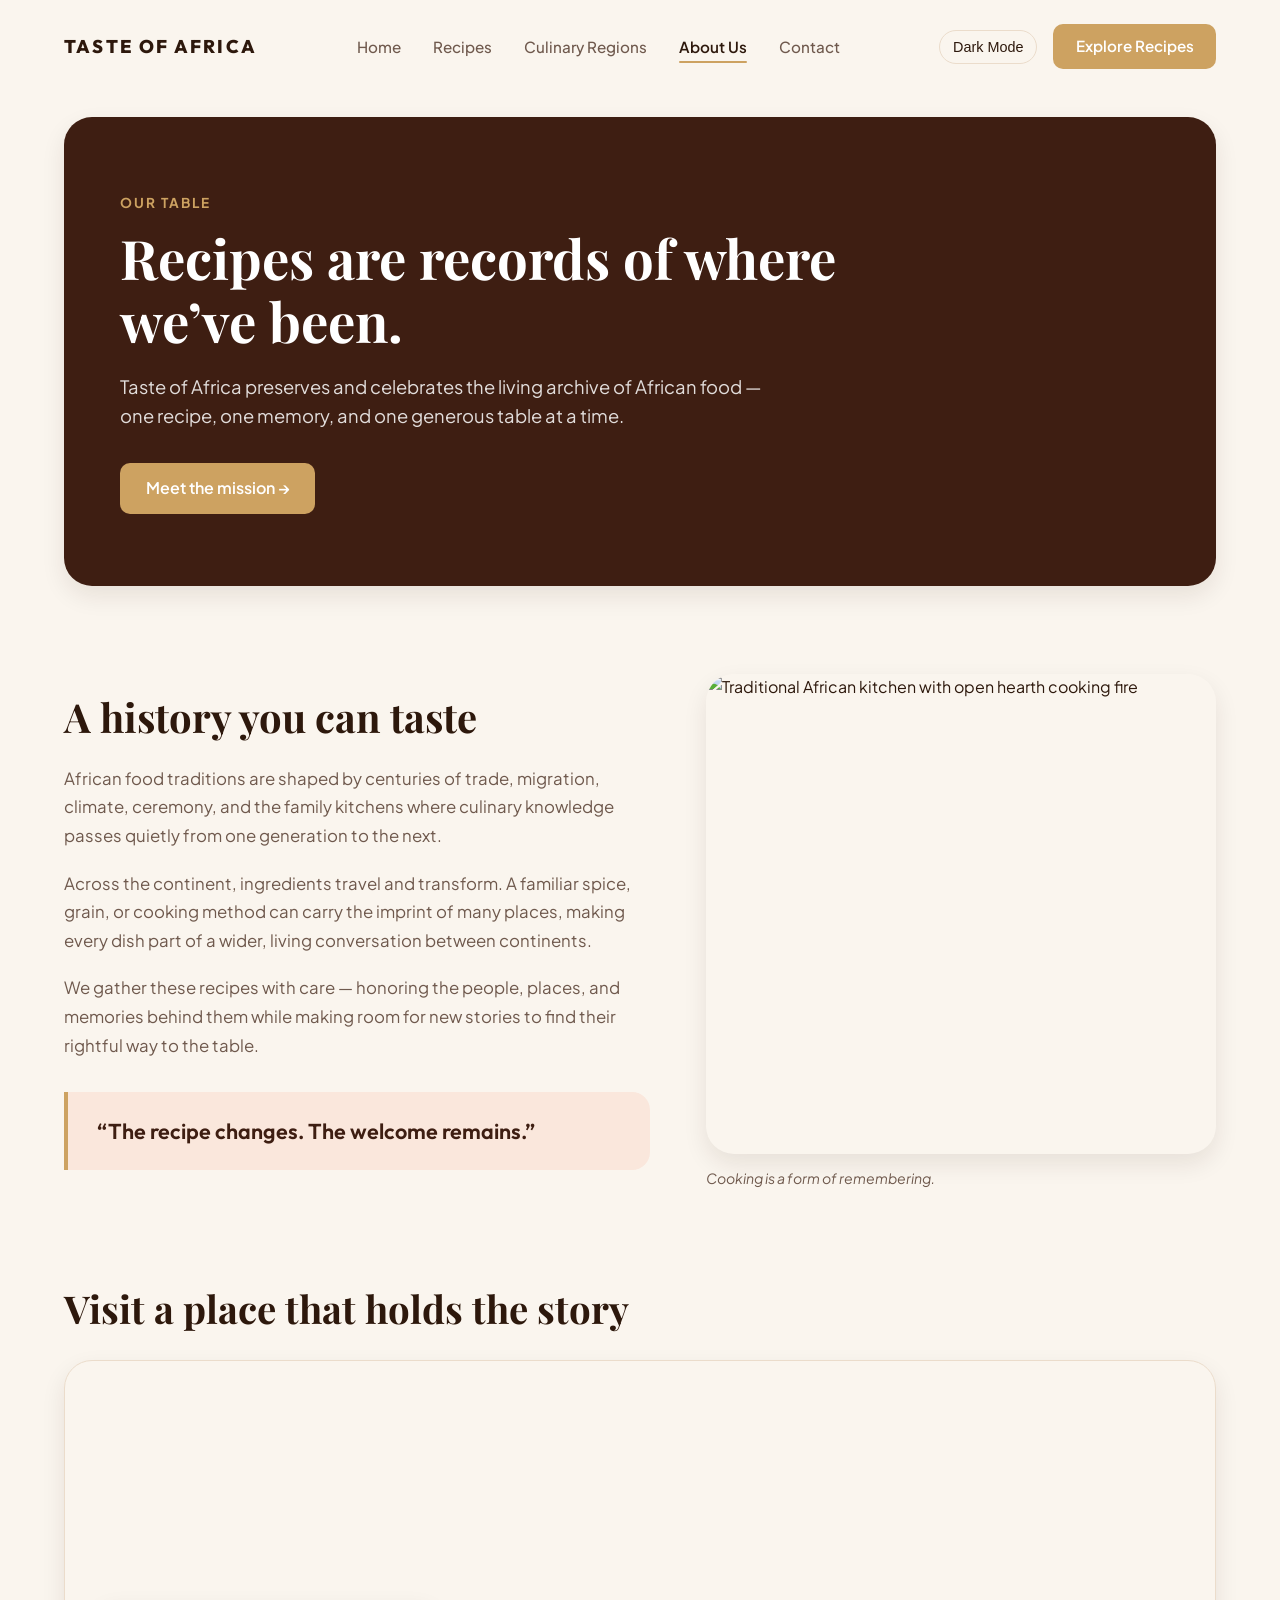
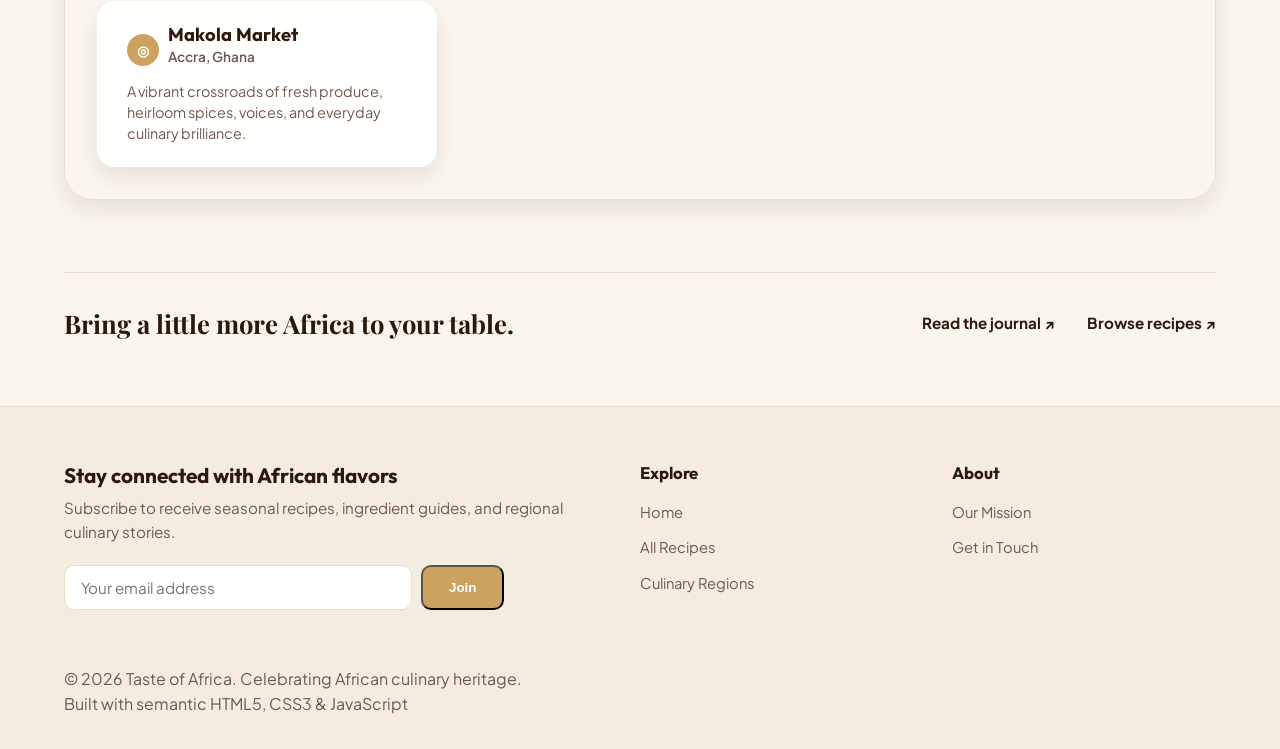
==== about.html @ 9dffbe35 "Created about us page with mission statement and Makola Market map" ====
<!DOCTYPE html>
<html lang="en">
<head>
  <meta charset="UTF-8">
  <meta name="viewport" content="width=device-width, initial-scale=1.0">
  <title>About Us | Taste of Africa</title>
  <meta name="description" content="Discover the mission of Taste of Africa to preserve and celebrate African culinary heritage, traditions, and global influence.">
  
  <!-- Main stylesheet -->
  <link rel="stylesheet" href="styles.css">
</head>
<body>

  <!-- Site Header and Navigation -->
  <header class="site-header">
    <div class="container">
      <a href="index.html" class="brand-logo">Taste of Africa</a>
      
      <nav class="main-nav" aria-label="Main Navigation">
        <ul class="nav-links">
          <li><a href="index.html">Home</a></li>
          <li><a href="recipes.html">Recipes</a></li>
          <li><a href="regions.html">Culinary Regions</a></li>
          <li><a href="about.html" class="active">About Us</a></li>
          <li><a href="contact.html">Contact</a></li>
        </ul>
      </nav>

      <!-- Theme Switcher and Call to Action -->
      <div class="header-actions">
        <button id="theme-toggle" class="theme-toggle-btn" aria-label="Toggle dark mode">Dark Mode</button>
        <a href="recipes.html" class="btn-cta">Explore Recipes</a>
      </div>
    </div>
  </header>

  <!-- Main Content -->
  <main class="container">

    <!-- About Us Hero Banner -->
    <section class="about-hero">
      <span class="eyebrow">Our Table</span>
      <h1>Recipes are records of where we&rsquo;ve been.</h1>
      <p>
        Taste of Africa preserves and celebrates the living archive of African food &mdash; 
        one recipe, one memory, and one generous table at a time.
      </p>
      <div>
        <a href="#our-history" class="btn-primary">Meet the mission &rarr;</a>
      </div>
    </section>

    <!-- Cultural Food History Section -->
    <section id="our-history" class="about-story-section">
      <div class="about-story-grid">
        
        <!-- Story Text Column -->
        <div class="about-story-text">
          <h2>A history you can taste</h2>
          <p>
            African food traditions are shaped by centuries of trade, migration, climate, ceremony, 
            and the family kitchens where culinary knowledge passes quietly from one generation to the next.
          </p>
          <p>
            Across the continent, ingredients travel and transform. A familiar spice, grain, or cooking method can 
            carry the imprint of many places, making every dish part of a wider, living conversation between continents.
          </p>
          <p>
            We gather these recipes with care &mdash; honoring the people, places, and memories behind them while 
            making room for new stories to find their rightful way to the table.
          </p>

          <!-- Quote Callout Box -->
          <div class="quote-box">
            <p>&ldquo;The recipe changes. The welcome remains.&rdquo;</p>
          </div>
        </div>

        <!-- Atmospheric Photo Column -->
        <div>
          <figure class="about-image-card">
            <img src="https://images.unsplash.com/photo-1590779033100-9f60a05a013d?w=800&auto=format&fit=crop" 
                 alt="Traditional African kitchen with open hearth cooking fire">
          </figure>
          <figcaption class="photo-caption">Cooking is a form of remembering.</figcaption>
        </div>

      </div>
    </section>

    <!-- Cultural Food Landmark Map Section -->
    <section class="landmark-section">
      <h2>Visit a place that holds the story</h2>
      
      <div class="landmark-map-container">
        <!-- Embedded Google Map of Makola Market, Accra, Ghana -->
        <iframe 
          src="https://www.google.com/maps/embed?pb=!1m18!1m12!1m3!1d3970.978519656157!2d-0.207865!3d5.548981!2m3!1f0!2f0!3f0!3m2!1i1024!2i768!4f13.1!3m3!1m2!1s0xfdf909062de3c45%3A0xc39216cfd218beec!2sMakola%20Market!5e0!3m2!1sen!2s!4v1680000000000" 
          title="Map showing Makola Market in Accra Ghana"
          allowfullscreen="" 
          loading="lazy" 
          referrerpolicy="no-referrer-when-downgrade">
        </iframe>

        <!-- Info Card Floating Over the Map -->
        <div class="landmark-info-card">
          <div class="landmark-badge-title">
            <span class="landmark-pin-icon">&#9678;</span>
            <div>
              <h3>Makola Market</h3>
              <div class="location-sub">Accra, Ghana</div>
            </div>
          </div>
          <p>A vibrant crossroads of fresh produce, heirloom spices, voices, and everyday culinary brilliance.</p>
        </div>
      </div>
    </section>

    <!-- Bottom Action Bar -->
    <div class="about-bottom-bar">
      <h3>Bring a little more Africa to your table.</h3>
      <div class="about-bottom-links">
        <a href="regions.html">Read the journal &#8599;</a>
        <a href="recipes.html">Browse recipes &#8599;</a>
      </div>
    </div>

  </main>

  <!-- Site Footer -->
  <footer class="site-footer">
    <div class="container">
      <div class="footer-top">
        
        <div class="footer-newsletter">
          <h3>Stay connected with African flavors</h3>
          <p>Subscribe to receive seasonal recipes, ingredient guides, and regional culinary stories.</p>
          <form id="newsletter-form" class="newsletter-form">
            <label for="newsletter-email" class="sr-only" style="display:none;">Email address</label>
            <input type="email" id="newsletter-email" placeholder="Your email address" required>
            <button type="submit" class="btn-primary">Join</button>
          </form>
          <div id="newsletter-feedback" class="newsletter-msg"></div>
        </div>

        <div class="footer-links">
          <h4>Explore</h4>
          <ul>
            <li><a href="index.html">Home</a></li>
            <li><a href="recipes.html">All Recipes</a></li>
            <li><a href="regions.html">Culinary Regions</a></li>
          </ul>
        </div>

        <div class="footer-links">
          <h4>About</h4>
          <ul>
            <li><a href="about.html">Our Mission</a></li>
            <li><a href="contact.html">Get in Touch</a></li>
          </ul>
        </div>

      </div>

      <div class="footer-bottom">
        <p>&copy; 2026 Taste of Africa. Celebrating African culinary heritage.</p>
        <p>Built with semantic HTML5, CSS3 &amp; JavaScript</p>
      </div>
    </div>
  </footer>

  <!-- Main script -->
  <script src="script.js"></script>
</body>
</html>
---- styles.css ----
/* Main styles for Taste of Africa project */

/* Font imports */
@import url('https://fonts.googleapis.com/css2?family=Outfit:wght@400;500;600;700;800&family=Playfair+Display:ital,wght@0,600;0,700;1,400&family=Plus+Jakarta+Sans:wght@400;500;600;700&display=swap');

/* Color variables and fonts */
:root {
  --bg-cream: #faf5ee;
  --bg-card: #ffffff;
  --bg-soft: #f4ece1;
  --bg-peach: #fae7dc;
  --text-dark: #2d180c;
  --text-muted: #6f594d;
  --text-light: #ffffff;
  --brown-hero: #3e1e12;
  --brown-card: #4a2416;
  --ochre-gold: #cda261;
  --ochre-hover: #b88f4f;
  --terracotta: #ba3d2a;
  --terracotta-hover: #9e3220;
  --border-soft: #ebdccb;
  --font-heading: 'Outfit', sans-serif;
  --font-serif: 'Playfair Display', Georgia, serif;
  --font-body: 'Plus Jakarta Sans', -apple-system, BlinkMacSystemFont, sans-serif;
  --shadow-sm: 0 4px 12px rgba(45, 24, 12, 0.06);
  --shadow-md: 0 10px 24px rgba(45, 24, 12, 0.09);
  --radius-sm: 10px;
  --radius-md: 18px;
  --radius-lg: 28px;
  --radius-pill: 999px;
  --transition: all 0.25s ease;
}

/* Dark mode theme variables */
body.dark-mode {
  --bg-cream: #181412;
  --bg-card: #241c18;
  --bg-soft: #2f2520;
  --bg-peach: #362620;
  --text-dark: #f8ede3;
  --text-muted: #c4b1a4;
  --border-soft: #44352d;
  --shadow-sm: 0 4px 12px rgba(0, 0, 0, 0.3);
  --shadow-md: 0 10px 24px rgba(0, 0, 0, 0.4);
}

/* Basic page reset */
* {
  margin: 0;
  padding: 0;
  box-sizing: border-box;
}

html {
  scroll-behavior: smooth;
  font-size: 16px;
}

body {
  background-color: var(--bg-cream);
  color: var(--text-dark);
  font-family: var(--font-body);
  line-height: 1.6;
  transition: background-color 0.3s ease, color 0.3s ease;
  min-height: 100vh;
  display: flex;
  flex-direction: column;
}

/* Container to center page content */
.container {
  width: 90%;
  max-width: 1180px;
  margin: 0 auto;
}

/* Headings and text */
h1,
h2,
h3,
h4 {
  font-family: var(--font-heading);
  color: var(--text-dark);
  line-height: 1.2;
  font-weight: 700;
}

p {
  color: var(--text-muted);
  font-size: 1rem;
}

a {
  text-decoration: none;
  color: inherit;
  transition: var(--transition);
}

img {
  max-width: 100%;
  height: auto;
  display: block;
}

/* Highlight tag for spices and methods */
mark {
  background-color: #f7dfa5;
  color: #3e1e12;
  padding: 0.1rem 0.35rem;
  border-radius: 4px;
  font-weight: 600;
}

/* Header and navigation */
.site-header {
  padding: 1.5rem 0;
  background-color: var(--bg-cream);
  position: sticky;
  top: 0;
  z-index: 100;
  transition: background-color 0.3s ease;
}

.site-header .container {
  display: flex;
  justify-content: space-between;
  align-items: center;
  gap: 1.5rem;
}

.brand-logo {
  font-family: var(--font-heading);
  font-size: 1.15rem;
  font-weight: 800;
  letter-spacing: 0.12em;
  text-transform: uppercase;
  color: var(--text-dark);
}

.main-nav {
  display: flex;
  align-items: center;
}

.nav-links {
  display: flex;
  list-style: none;
  gap: 2rem;
  align-items: center;
}

.nav-links a {
  font-size: 0.95rem;
  font-weight: 500;
  color: var(--text-muted);
  position: relative;
  padding: 0.3rem 0;
}

.nav-links a:hover {
  color: var(--text-dark);
}

.nav-links a.active {
  color: var(--text-dark);
  font-weight: 600;
}

.nav-links a.active::after {
  content: '';
  position: absolute;
  left: 0;
  bottom: -2px;
  width: 100%;
  height: 2px;
  background-color: var(--ochre-gold);
  border-radius: 2px;
}

/* Header buttons */
.header-actions {
  display: flex;
  align-items: center;
  gap: 1rem;
}

.theme-toggle-btn {
  background: transparent;
  border: 1px solid var(--border-soft);
  color: var(--text-dark);
  padding: 0.5rem 0.8rem;
  border-radius: var(--radius-pill);
  cursor: pointer;
  font-size: 0.9rem;
  display: flex;
  align-items: center;
  gap: 0.4rem;
  transition: var(--transition);
}

.theme-toggle-btn:hover {
  background-color: var(--bg-soft);
}

.btn-cta {
  background-color: var(--ochre-gold);
  color: #ffffff;
  padding: 0.65rem 1.4rem;
  border-radius: var(--radius-sm);
  font-size: 0.95rem;
  font-weight: 600;
  display: inline-flex;
  align-items: center;
  gap: 0.4rem;
  border: none;
  cursor: pointer;
  transition: var(--transition);
}

.btn-cta:hover {
  background-color: var(--ochre-hover);
  transform: translateY(-1px);
}

.menu-toggle {
  display: none;
  background: none;
  border: none;
  font-size: 1.5rem;
  cursor: pointer;
  color: var(--text-dark);
}

/* Buttons and badge styles */
.btn-primary {
  background-color: var(--ochre-gold);
  color: #ffffff;
  padding: 0.8rem 1.6rem;
  border-radius: var(--radius-sm);
  font-weight: 600;
  display: inline-flex;
  align-items: center;
  gap: 0.5rem;
  transition: var(--transition);
}

.btn-primary:hover {
  background-color: var(--ochre-hover);
}

.btn-terracotta {
  background-color: var(--terracotta);
  color: #ffffff;
  padding: 0.8rem 1.6rem;
  border-radius: var(--radius-sm);
  font-weight: 600;
  display: inline-flex;
  align-items: center;
  gap: 0.5rem;
  border: none;
  cursor: pointer;
  transition: var(--transition);
}

.btn-terracotta:hover {
  background-color: var(--terracotta-hover);
}

.tag-pill {
  display: inline-block;
  background-color: var(--bg-soft);
  color: var(--text-dark);
  font-size: 0.8rem;
  font-weight: 600;
  padding: 0.25rem 0.8rem;
  border-radius: var(--radius-pill);
}

/* Home hero banner */
.home-hero {
  padding: 1.5rem 0 3rem;
}

.hero-grid {
  display: grid;
  grid-template-columns: 1fr 1fr;
  gap: 1.5rem;
  align-items: stretch;
}

.hero-card-left {
  background-color: var(--brown-hero);
  color: #ffffff;
  border-radius: var(--radius-lg);
  padding: 3.5rem 3rem;
  display: flex;
  flex-direction: column;
  justify-content: center;
  box-shadow: var(--shadow-md);
}

.eyebrow {
  color: var(--ochre-gold);
  font-size: 0.85rem;
  font-weight: 700;
  letter-spacing: 0.15em;
  text-transform: uppercase;
  margin-bottom: 1.25rem;
}

.hero-card-left h1 {
  color: #ffffff;
  font-size: 3rem;
  font-weight: 700;
  line-height: 1.1;
  margin-bottom: 1.5rem;
}

.hero-card-left p {
  color: rgba(255, 255, 255, 0.82);
  font-size: 1.1rem;
  margin-bottom: 2.2rem;
  max-width: 440px;
}

.hero-card-right {
  position: relative;
  border-radius: var(--radius-lg);
  overflow: hidden;
  box-shadow: var(--shadow-md);
  min-height: 420px;
}

.hero-card-right img {
  width: 100%;
  height: 100%;
  object-fit: cover;
}

.hero-badge-pill {
  position: absolute;
  bottom: 1.5rem;
  left: 1.5rem;
  background: rgba(255, 255, 255, 0.92);
  backdrop-filter: blur(8px);
  color: var(--brown-hero);
  font-weight: 600;
  font-size: 0.88rem;
  padding: 0.6rem 1.25rem;
  border-radius: var(--radius-pill);
  box-shadow: var(--shadow-sm);
}

/* Culture mission and video */
.culture-banner {
  padding: 3rem 0;
}

.culture-grid {
  display: grid;
  grid-template-columns: 1fr 1fr;
  gap: 2.5rem;
  align-items: center;
}

.culture-text h2 {
  font-size: 2.3rem;
  margin-bottom: 1.25rem;
}

.culture-text p {
  font-size: 1.05rem;
  line-height: 1.7;
}

.culture-video-card {
  background-color: var(--bg-peach);
  border-radius: var(--radius-lg);
  padding: 1.5rem;
  box-shadow: var(--shadow-sm);
}

.video-responsive-wrapper {
  position: relative;
  padding-bottom: 56.25%;
  height: 0;
  overflow: hidden;
  border-radius: var(--radius-md);
  background-color: #000000;
  margin-bottom: 1rem;
}

.video-responsive-wrapper iframe {
  position: absolute;
  top: 0;
  left: 0;
  width: 100%;
  height: 100%;
  border: 0;
}

.video-info h3 {
  font-size: 1.15rem;
  margin-bottom: 0.25rem;
}

.video-info span {
  font-size: 0.88rem;
  color: var(--text-muted);
}

/* Featured dishes cards */
.featured-dishes {
  padding: 3rem 0 4rem;
}

.section-intro {
  margin-bottom: 2rem;
}

.section-intro h2 {
  font-size: 2.2rem;
  margin-bottom: 0.5rem;
}

.dishes-grid {
  display: grid;
  grid-template-columns: repeat(3, 1fr);
  gap: 1.8rem;
}

.dish-card {
  background-color: var(--bg-card);
  border-radius: var(--radius-md);
  border: 1px solid var(--border-soft);
  overflow: hidden;
  box-shadow: var(--shadow-sm);
  display: flex;
  flex-direction: column;
  transition: transform 0.25s ease, box-shadow 0.25s ease;
}

.dish-card:hover {
  transform: translateY(-4px);
  box-shadow: var(--shadow-md);
}

.dish-card figure {
  margin: 0;
  display: flex;
  flex-direction: column;
  height: 100%;
}

.dish-img-wrap {
  width: 100%;
  height: 220px;
  overflow: hidden;
}

.dish-img-wrap img {
  width: 100%;
  height: 100%;
  object-fit: cover;
  transition: transform 0.4s ease;
}

.dish-card:hover .dish-img-wrap img {
  transform: scale(1.05);
}

.dish-card figcaption {
  padding: 1.5rem;
  display: flex;
  flex-direction: column;
  flex-grow: 1;
}

.dish-card .tag-pill {
  align-self: flex-start;
  margin-bottom: 0.8rem;
}

.dish-card h3 {
  font-size: 1.3rem;
  margin-bottom: 0.6rem;
}

.dish-card p {
  font-size: 0.95rem;
  line-height: 1.5;
  margin-bottom: 1.25rem;
  flex-grow: 1;
}

.dish-link {
  font-size: 0.95rem;
  font-weight: 700;
  color: var(--ochre-gold);
  display: inline-flex;
  align-items: center;
  gap: 0.3rem;
  margin-top: auto;
}

.dish-link:hover {
  color: var(--ochre-hover);
  text-decoration: underline;
}

/* Latest food trends */
.food-trends {
  padding: 2rem 0 5rem;
}

.trends-header {
  display: flex;
  justify-content: space-between;
  align-items: flex-end;
  margin-bottom: 1.8rem;
}

.trends-header h2 {
  font-size: 2.2rem;
}

.trends-header a {
  font-weight: 700;
  color: var(--ochre-gold);
  font-size: 0.95rem;
}

.trends-header a:hover {
  text-decoration: underline;
}

.trends-grid {
  display: grid;
  grid-template-columns: repeat(3, 1fr);
  gap: 1.5rem;
}

.trend-card {
  background-color: var(--bg-card);
  border: 1px solid var(--border-soft);
  border-radius: var(--radius-md);
  padding: 1.8rem;
  box-shadow: var(--shadow-sm);
  transition: transform 0.25s ease;
}

.trend-card:hover {
  transform: translateY(-3px);
}

.trend-icon {
  color: var(--ochre-gold);
  font-size: 1.4rem;
  margin-bottom: 0.8rem;
}

.trend-card h3 {
  font-size: 1.15rem;
  margin-bottom: 0.6rem;
}

.trend-card p {
  font-size: 0.95rem;
  line-height: 1.55;
}

/* Footer and newsletter */
.site-footer {
  background-color: var(--bg-soft);
  border-top: 1px solid var(--border-soft);
  padding: 3.5rem 0 2rem;
  margin-top: auto;
}

.footer-top {
  display: grid;
  grid-template-columns: 2fr 1fr 1fr;
  gap: 3rem;
  margin-bottom: 3rem;
}

.footer-newsletter h3 {
  font-size: 1.3rem;
  margin-bottom: 0.5rem;
}

.footer-newsletter p {
  font-size: 0.95rem;
  margin-bottom: 1.25rem;
}

.newsletter-form {
  display: flex;
  gap: 0.6rem;
  max-width: 440px;
}

.newsletter-form input {
  flex-grow: 1;
  padding: 0.75rem 1rem;
  border: 1px solid var(--border-soft);
  border-radius: var(--radius-sm);
  background-color: var(--bg-card);
  color: var(--text-dark);
  font-family: inherit;
  font-size: 0.95rem;
}

.newsletter-form input:focus {
  outline: none;
  border-color: var(--ochre-gold);
}

.newsletter-msg {
  margin-top: 0.5rem;
  font-size: 0.85rem;
  color: var(--ochre-hover);
}

.footer-links h4 {
  font-size: 1.05rem;
  margin-bottom: 1rem;
}

.footer-links ul {
  list-style: none;
  display: flex;
  flex-direction: column;
  gap: 0.6rem;
}

.footer-links a {
  font-size: 0.92rem;
  color: var(--text-muted);
}

.footer-links a:hover {
  color: var(--text-dark);
}

/* Recipe page styles */
.recipe-page-header {
  padding: 2.5rem 0 1.5rem;
}

.recipe-page-header h1 {
  font-size: 3rem;
  margin: 0.5rem 0 0.8rem;
}

.filter-bar {
  display: flex;
  flex-wrap: wrap;
  gap: 0.8rem;
  margin: 1.5rem 0 2.5rem;
}

.filter-btn {
  background-color: var(--bg-soft);
  color: var(--text-dark);
  border: 1px solid var(--border-soft);
  padding: 0.55rem 1.4rem;
  border-radius: var(--radius-pill);
  font-family: inherit;
  font-size: 0.92rem;
  font-weight: 600;
  cursor: pointer;
  transition: var(--transition);
}

.filter-btn:hover {
  background-color: #ebdcc9;
}

.filter-btn.active {
  background-color: var(--bg-card);
  border-color: var(--ochre-gold);
  box-shadow: var(--shadow-sm);
}

/* Recipes two-column layout */
.recipes-layout {
  display: grid;
  grid-template-columns: 1.45fr 1fr;
  gap: 2rem;
  align-items: start;
}

/* Featured recipe showcase */
.recipe-main-card {
  background-color: var(--bg-card);
  border: 1px solid var(--border-soft);
  border-radius: var(--radius-lg);
  overflow: hidden;
  box-shadow: var(--shadow-sm);
}

.recipe-main-img-wrap {
  width: 100%;
  height: 380px;
  overflow: hidden;
}

.recipe-main-img-wrap img {
  width: 100%;
  height: 100%;
  object-fit: cover;
}

.recipe-main-body {
  padding: 2.2rem;
}

.recipe-meta-row {
  display: flex;
  align-items: center;
  gap: 1rem;
  margin-bottom: 0.8rem;
  font-size: 0.88rem;
  color: var(--text-muted);
}

.recipe-title-bar {
  display: flex;
  justify-content: space-between;
  align-items: flex-start;
  gap: 1rem;
  margin-bottom: 0.8rem;
}

.recipe-title-bar h2 {
  font-size: 2.2rem;
}

/* Heart favorite button */
.favorite-btn {
  background-color: var(--bg-soft);
  border: 1px solid var(--border-soft);
  color: var(--text-muted);
  width: 44px;
  height: 44px;
  border-radius: 50%;
  display: inline-flex;
  align-items: center;
  justify-content: center;
  cursor: pointer;
  transition: var(--transition);
  flex-shrink: 0;
}

.favorite-btn svg {
  width: 20px;
  height: 20px;
  stroke: currentColor;
  fill: none;
  transition: transform 0.2s ease, fill 0.2s ease;
}

.favorite-btn:hover {
  background-color: #f7e6dc;
  color: var(--terracotta);
}

.favorite-btn.is-favorited {
  background-color: #fce8e6;
  border-color: #f5b7b1;
  color: var(--terracotta);
}

.favorite-btn.is-favorited svg {
  fill: var(--terracotta);
  stroke: var(--terracotta);
}

.recipe-desc {
  font-size: 1.05rem;
  line-height: 1.6;
  margin-bottom: 1.8rem;
}

.recipe-divider {
  border: none;
  height: 1px;
  background-color: var(--border-soft);
  margin: 2rem 0;
}

/* Ingredients list in two columns */
.ingredients-grid {
  display: grid;
  grid-template-columns: 1fr 1fr;
  gap: 0.8rem 2rem;
  list-style: none;
  padding: 0;
  margin: 1.2rem 0 2rem;
}

.ingredients-grid li {
  font-size: 0.98rem;
  color: var(--text-dark);
  padding-left: 1.2rem;
  position: relative;
}

.ingredients-grid li::before {
  content: "•";
  color: var(--ochre-gold);
  font-weight: bold;
  position: absolute;
  left: 0;
}

/* Cooking instructions with details & summary */
.instruction-step {
  border-bottom: 1px solid var(--border-soft);
  padding: 1rem 0;
}

.instruction-step:first-of-type {
  border-top: 1px solid var(--border-soft);
}

.instruction-step summary {
  font-weight: 700;
  font-size: 1.05rem;
  cursor: pointer;
  list-style: none;
  display: flex;
  justify-content: space-between;
  align-items: center;
  padding: 0.3rem 0;
  color: var(--text-dark);
}

.instruction-step summary::-webkit-details-marker {
  display: none;
}

.instruction-step summary::after {
  content: '▼';
  font-size: 0.75rem;
  color: var(--text-muted);
  transition: transform 0.2s ease;
}

.instruction-step[open] summary::after {
  transform: rotate(180deg);
}

.instruction-step p {
  padding-top: 0.8rem;
  font-size: 0.95rem;
  line-height: 1.6;
}

/* Technique video card inside recipe */
.recipe-video-card {
  background-color: var(--bg-soft);
  border-radius: var(--radius-md);
  padding: 1.5rem;
  margin-top: 2rem;
}

.recipe-video-card h3 {
  font-size: 1.15rem;
  margin-bottom: 0.25rem;
}

.recipe-video-card p {
  font-size: 0.88rem;
  margin-bottom: 1rem;
}

/* Nutritional facts table */
.nutrition-section {
  margin-top: 2.2rem;
}

.nutrition-table {
  width: 100%;
  border-collapse: collapse;
  margin-top: 1rem;
  font-size: 0.92rem;
}

.nutrition-table th,
.nutrition-table td {
  padding: 0.65rem 1rem;
  text-align: left;
  border-bottom: 1px solid var(--border-soft);
}

.nutrition-table th {
  background-color: var(--bg-soft);
  color: var(--text-dark);
  font-weight: 600;
}

/* Sidebar recipes list */
.recipe-sidebar {
  display: flex;
  flex-direction: column;
  gap: 1.2rem;
}

.recipe-side-card {
  background-color: var(--bg-card);
  border: 1px solid var(--border-soft);
  border-radius: var(--radius-md);
  padding: 1.2rem;
  display: flex;
  align-items: center;
  gap: 1.2rem;
  box-shadow: var(--shadow-sm);
  transition: transform 0.2s ease, box-shadow 0.2s ease;
}

.recipe-side-card:hover {
  transform: translateY(-2px);
  box-shadow: var(--shadow-md);
}

.recipe-side-thumb {
  width: 85px;
  height: 85px;
  border-radius: var(--radius-sm);
  object-fit: cover;
  flex-shrink: 0;
}

.recipe-side-info {
  flex-grow: 1;
}

.recipe-side-info h3 {
  font-size: 1.15rem;
  margin-bottom: 0.25rem;
}

.recipe-side-info p {
  font-size: 0.85rem;
}

/* Recipe country map section */
.recipe-map-card {
  background-color: var(--bg-card);
  border: 1px solid var(--border-soft);
  border-radius: var(--radius-lg);
  padding: 2.5rem;
  margin-top: 3.5rem;
  margin-bottom: 4rem;
  display: grid;
  grid-template-columns: 1fr 1.3fr;
  gap: 2.5rem;
  align-items: center;
  box-shadow: var(--shadow-sm);
}

.recipe-map-text h2 {
  font-size: 2rem;
  margin: 0.5rem 0 1rem;
}

.recipe-map-embed {
  height: 280px;
  border-radius: var(--radius-md);
  overflow: hidden;
}

/* Culinary regions page styles */
.regions-page-header {
  text-align: center;
  padding: 3rem 0 2.5rem;
  max-width: 800px;
  margin: 0 auto;
}

.regions-page-header h1 {
  font-size: 3rem;
  margin: 0.6rem 0 0.8rem;
}

.regions-list {
  display: flex;
  flex-direction: column;
  gap: 2.5rem;
  margin-bottom: 3rem;
}

.region-card {
  background-color: var(--bg-card);
  border: 1px solid var(--border-soft);
  border-radius: var(--radius-lg);
  overflow: hidden;
  box-shadow: var(--shadow-sm);
  display: grid;
  grid-template-columns: 1fr 1fr;
  align-items: stretch;
}

.region-content {
  padding: 3rem 2.8rem;
  display: flex;
  flex-direction: column;
  justify-content: center;
}

.region-content h2 {
  font-size: 2.2rem;
  margin: 0.4rem 0 0.2rem;
}

.region-countries {
  font-size: 0.95rem;
  color: var(--text-muted);
  font-weight: 600;
  margin-bottom: 1.2rem;
}

.region-desc {
  font-size: 1.05rem;
  line-height: 1.65;
  margin-bottom: 1.5rem;
}

.region-tags {
  display: flex;
  flex-wrap: wrap;
  gap: 0.6rem;
  margin-bottom: 1.5rem;
}

.region-links {
  margin-top: 0.5rem;
}

.region-media-wrap {
  position: relative;
  min-height: 360px;
  overflow: hidden;
}

.region-media-wrap img {
  width: 100%;
  height: 100%;
  object-fit: cover;
}

.region-video-pill {
  position: absolute;
  top: 50%;
  left: 50%;
  transform: translate(-50%, -50%);
  background: rgba(255, 255, 255, 0.94);
  backdrop-filter: blur(8px);
  color: var(--text-dark);
  font-size: 0.95rem;
  font-weight: 700;
  padding: 0.75rem 1.6rem;
  border-radius: var(--radius-pill);
  box-shadow: var(--shadow-md);
  display: inline-flex;
  align-items: center;
  gap: 0.6rem;
  border: none;
  cursor: pointer;
  transition: var(--transition);
}

.region-video-pill:hover {
  background: #ffffff;
  transform: translate(-50%, -50%) scale(1.04);
}

/* Pantry callout banner */
.pantry-callout-banner {
  background: linear-gradient(135deg, #c77b31, #b56820);
  color: #ffffff;
  border-radius: var(--radius-lg);
  padding: 3rem;
  display: flex;
  justify-content: space-between;
  align-items: center;
  gap: 2rem;
  margin: 3.5rem 0 4.5rem;
  box-shadow: var(--shadow-md);
}

.pantry-callout-banner .eyebrow {
  color: #ffecd1;
}

.pantry-callout-banner h2 {
  color: #ffffff;
  font-size: 2.2rem;
  margin-top: 0.3rem;
}

/* About page styles */
.about-hero {
  background-color: var(--brown-hero);
  color: #ffffff;
  border-radius: var(--radius-lg);
  padding: 4.5rem 3.5rem;
  margin: 1.5rem 0 3.5rem;
  box-shadow: var(--shadow-md);
}

.about-hero .eyebrow {
  color: var(--ochre-gold);
}

.about-hero h1 {
  font-family: var(--font-serif);
  color: #ffffff;
  font-size: 3.4rem;
  font-weight: 700;
  line-height: 1.15;
  margin: 0.8rem 0 1.2rem;
  max-width: 850px;
}

.about-hero p {
  color: rgba(255, 255, 255, 0.85);
  font-size: 1.15rem;
  max-width: 650px;
  margin-bottom: 2rem;
  line-height: 1.6;
}

.about-story-section {
  padding: 2rem 0 4rem;
}

.about-story-grid {
  display: grid;
  grid-template-columns: 1.15fr 1fr;
  gap: 3.5rem;
  align-items: center;
}

.about-story-text h2 {
  font-family: var(--font-serif);
  font-size: 2.5rem;
  margin-bottom: 1.5rem;
}

.about-story-text p {
  font-size: 1.05rem;
  line-height: 1.7;
  margin-bottom: 1.2rem;
}

.quote-box {
  background-color: var(--bg-peach);
  border-left: 4px solid var(--ochre-gold);
  border-radius: 0 var(--radius-md) var(--radius-md) 0;
  padding: 1.5rem 1.8rem;
  margin-top: 2rem;
}

.quote-box p {
  font-family: var(--font-heading);
  font-size: 1.35rem;
  font-weight: 600;
  color: var(--brown-hero);
  margin-bottom: 0;
  line-height: 1.4;
}

.about-image-card {
  border-radius: var(--radius-lg);
  overflow: hidden;
  box-shadow: var(--shadow-md);
}

.about-image-card img {
  width: 100%;
  height: 480px;
  object-fit: cover;
}

.photo-caption {
  font-size: 0.88rem;
  font-style: italic;
  color: var(--text-muted);
  margin-top: 0.8rem;
}

/* Landmark map section */
.landmark-section {
  padding: 2rem 0 4.5rem;
}

.landmark-section h2 {
  font-family: var(--font-serif);
  font-size: 2.4rem;
  margin-bottom: 1.8rem;
}

.landmark-map-container {
  position: relative;
  border-radius: var(--radius-lg);
  overflow: hidden;
  height: 440px;
  box-shadow: var(--shadow-md);
  border: 1px solid var(--border-soft);
}

.landmark-map-container iframe {
  width: 100%;
  height: 100%;
  border: 0;
}

.landmark-info-card {
  position: absolute;
  bottom: 2rem;
  left: 2rem;
  background: rgba(255, 255, 255, 0.94);
  backdrop-filter: blur(8px);
  padding: 1.4rem 1.8rem;
  border-radius: var(--radius-md);
  box-shadow: var(--shadow-md);
  max-width: 340px;
  z-index: 10;
  border: 1px solid rgba(255, 255, 255, 0.6);
}

body.dark-mode .landmark-info-card {
  background: rgba(36, 28, 24, 0.94);
  border-color: var(--border-soft);
}

.landmark-badge-title {
  display: flex;
  align-items: center;
  gap: 0.6rem;
  margin-bottom: 0.3rem;
}

.landmark-pin-icon {
  width: 32px;
  height: 32px;
  background-color: var(--ochre-gold);
  color: #ffffff;
  border-radius: 50%;
  display: inline-flex;
  align-items: center;
  justify-content: center;
  font-size: 0.9rem;
  font-weight: bold;
}

.landmark-info-card h3 {
  font-size: 1.15rem;
}

.landmark-info-card .location-sub {
  font-size: 0.85rem;
  font-weight: 600;
  color: var(--text-muted);
  margin-bottom: 0.5rem;
}

.landmark-info-card p {
  font-size: 0.9rem;
  line-height: 1.45;
}

/* About bottom quick links bar */
.about-bottom-bar {
  border-top: 1px solid var(--border-soft);
  padding: 2.2rem 0;
  display: flex;
  justify-content: space-between;
  align-items: center;
  gap: 1.5rem;
  margin-bottom: 2rem;
}

.about-bottom-bar h3 {
  font-family: var(--font-serif);
  font-size: 1.6rem;
}

.about-bottom-links {
  display: flex;
  gap: 2rem;
}

.about-bottom-links a {
  font-weight: 700;
  color: var(--text-dark);
  font-size: 0.95rem;
}

.about-bottom-links a:hover {
  color: var(--ochre-gold);
  text-decoration: underline;
}

/* Responsive screen rules */
@media (max-width: 900px) {
  .hero-grid,
  .culture-grid,
  .recipes-layout,
  .recipe-map-card,
  .region-card,
  .about-story-grid {
    grid-template-columns: 1fr;
  }

  .about-hero {
    padding: 3rem 2rem;
  }

  .about-hero h1 {
    font-size: 2.4rem;
  }

  .region-card.reverse .region-media-wrap {
    order: -1;
  }

  .pantry-callout-banner,
  .about-bottom-bar {
    flex-direction: column;
    text-align: center;
  }

  .dishes-grid,
  .trends-grid {
    grid-template-columns: repeat(2, 1fr);
  }

  .footer-top {
    grid-template-columns: 1fr;
    gap: 2rem;
  }

  .hero-card-left {
    padding: 2.5rem 2rem;
  }

  .hero-card-left h1 {
    font-size: 2.4rem;
  }
}

@media (max-width: 640px) {
  .dishes-grid,
  .trends-grid {
    grid-template-columns: 1fr;
  }

  .ingredients-grid {
    grid-template-columns: 1fr;
  }

  .nav-links {
    display: none;
  }

  .menu-toggle {
    display: block;
  }

  .newsletter-form {
    flex-direction: column;
  }

  .footer-bottom {
    flex-direction: column;
    gap: 0.8rem;
    text-align: center;
  }
}
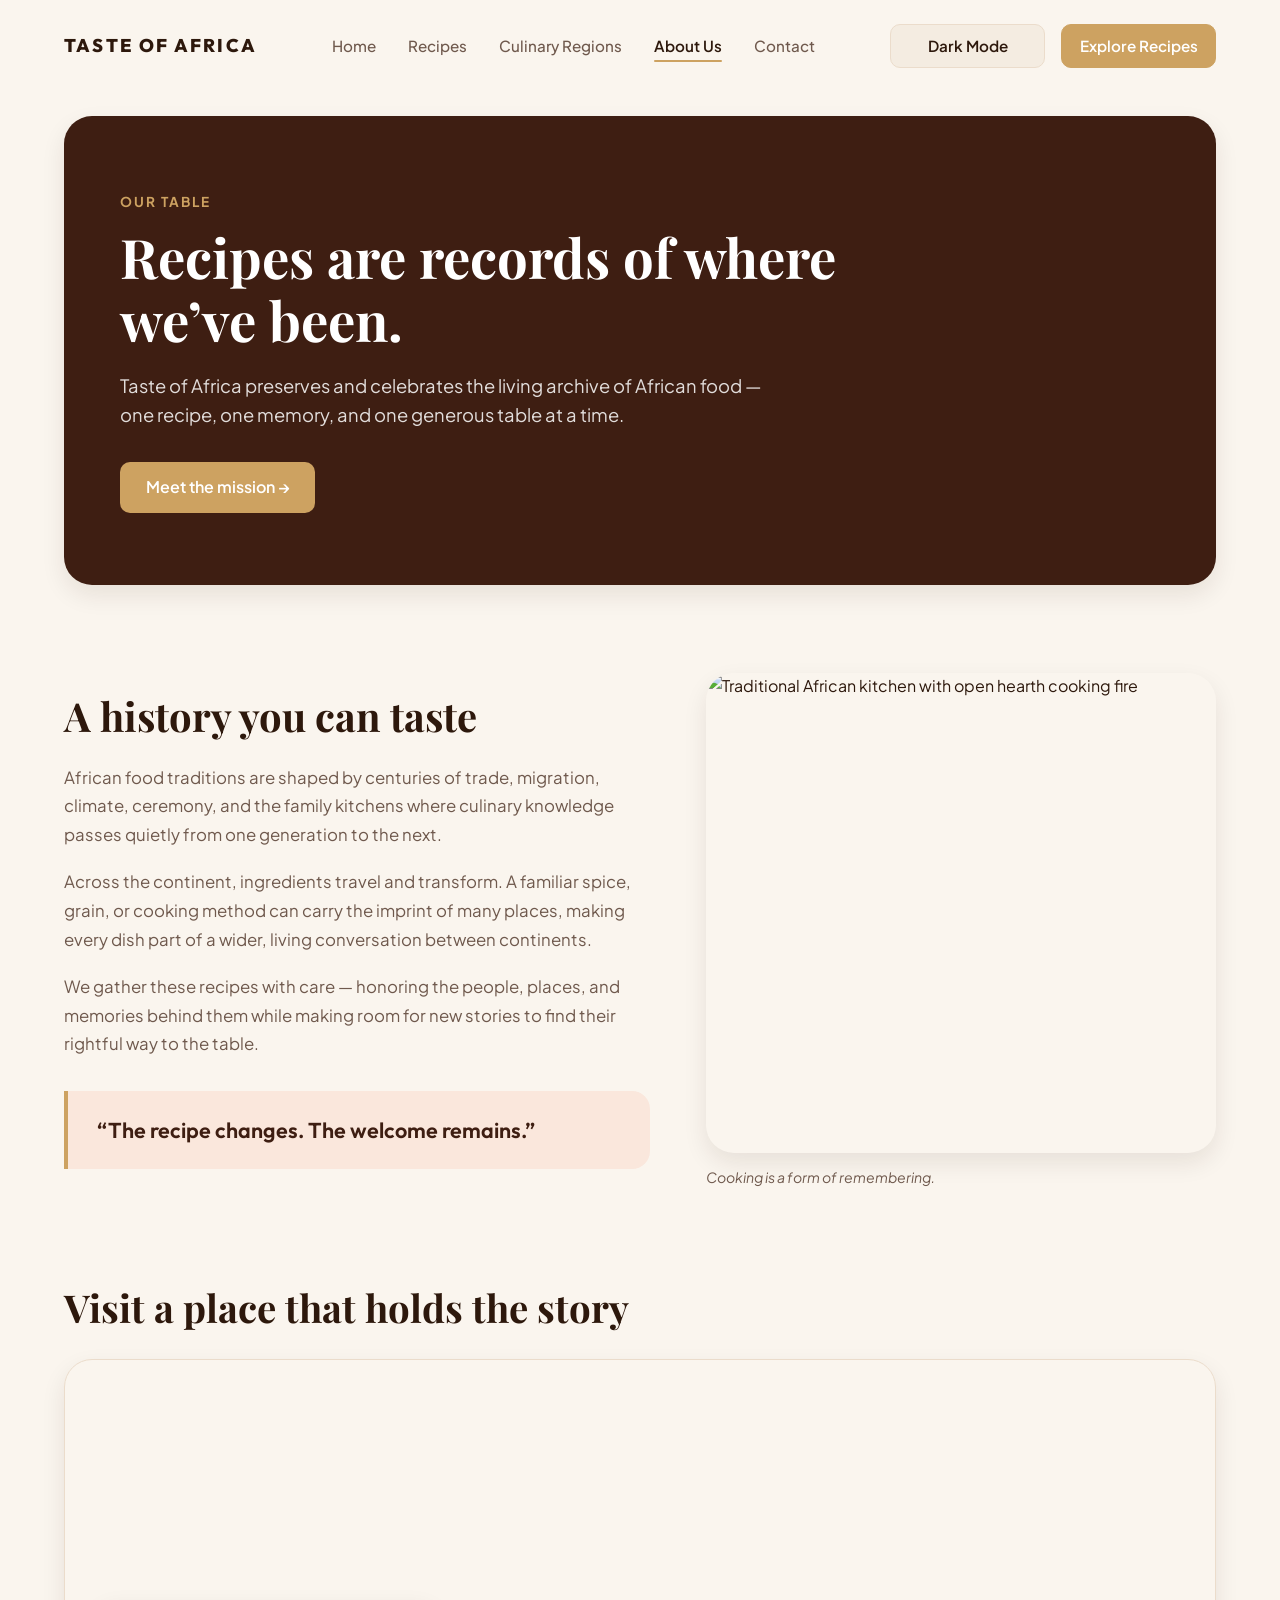
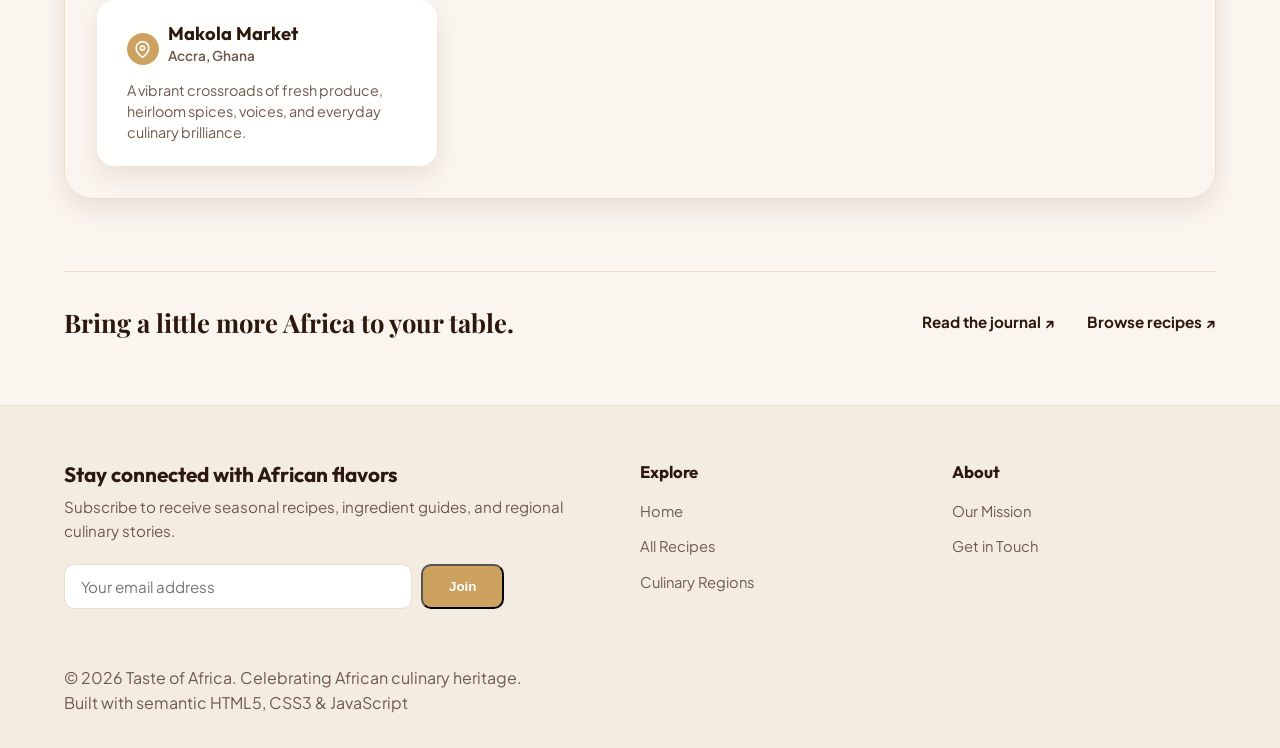
==== commit 731f625b: "fixed contact page" ====
--- a/about.html
+++ b/about.html
@@ -105,7 +105,12 @@
         <!-- Info Card Floating Over the Map -->
         <div class="landmark-info-card">
           <div class="landmark-badge-title">
-            <span class="landmark-pin-icon">&#9678;</span>
+            <span class="landmark-pin-icon" aria-hidden="true">
+              <svg viewBox="0 0 24 24" width="18" height="18" fill="none" stroke="currentColor" stroke-width="2.2" stroke-linecap="round" stroke-linejoin="round">
+                <path d="M21 10c0 7-9 13-9 13s-9-6-9-13a9 9 0 0 1 18 0z"></path>
+                <circle cx="12" cy="10" r="3"></circle>
+              </svg>
+            </span>
             <div>
               <h3>Makola Market</h3>
               <div class="location-sub">Accra, Ghana</div>
--- a/styles.css
+++ b/styles.css
@@ -184,41 +184,44 @@
   gap: 1rem;
 }
 
+.theme-toggle-btn,
+.btn-cta {
+  width: 155px;
+  height: 44px;
+  box-sizing: border-box;
+  display: inline-flex;
+  align-items: center;
+  justify-content: center;
+  border-radius: var(--radius-sm);
+  font-family: inherit;
+  font-size: 0.95rem;
+  font-weight: 600;
+  text-align: center;
+  cursor: pointer;
+  line-height: 1;
+  transition: var(--transition);
+}
+
 .theme-toggle-btn {
-  background: transparent;
+  background-color: var(--bg-soft);
   border: 1px solid var(--border-soft);
   color: var(--text-dark);
-  padding: 0.5rem 0.8rem;
-  border-radius: var(--radius-pill);
-  cursor: pointer;
-  font-size: 0.9rem;
-  display: flex;
-  align-items: center;
-  gap: 0.4rem;
-  transition: var(--transition);
 }
 
 .theme-toggle-btn:hover {
-  background-color: var(--bg-soft);
+  background-color: #ebdcc9;
+  transform: translateY(-1px);
 }
 
 .btn-cta {
   background-color: var(--ochre-gold);
+  border: 1px solid var(--ochre-gold);
   color: #ffffff;
-  padding: 0.65rem 1.4rem;
-  border-radius: var(--radius-sm);
-  font-size: 0.95rem;
-  font-weight: 600;
-  display: inline-flex;
-  align-items: center;
-  gap: 0.4rem;
-  border: none;
-  cursor: pointer;
-  transition: var(--transition);
 }
 
 .btn-cta:hover {
   background-color: var(--ochre-hover);
+  border-color: var(--ochre-hover);
   transform: translateY(-1px);
 }
 
@@ -284,19 +287,22 @@
 .hero-grid {
   display: grid;
   grid-template-columns: 1fr 1fr;
-  gap: 1.5rem;
   align-items: stretch;
+  background-color: var(--brown-hero);
+  border-radius: var(--radius-lg);
+  overflow: hidden;
+  box-shadow: var(--shadow-md);
+  height: 380px;
 }
 
 .hero-card-left {
   background-color: var(--brown-hero);
   color: #ffffff;
-  border-radius: var(--radius-lg);
-  padding: 3.5rem 3rem;
+  padding: 2.4rem 2.8rem;
   display: flex;
   flex-direction: column;
   justify-content: center;
-  box-shadow: var(--shadow-md);
+  height: 100%;
 }
 
 .eyebrow {
@@ -305,50 +311,55 @@
   font-weight: 700;
   letter-spacing: 0.15em;
   text-transform: uppercase;
-  margin-bottom: 1.25rem;
+  margin-bottom: 0.75rem;
 }
 
 .hero-card-left h1 {
   color: #ffffff;
-  font-size: 3rem;
+  font-size: 2.35rem;
   font-weight: 700;
-  line-height: 1.1;
-  margin-bottom: 1.5rem;
+  line-height: 1.15;
+  margin-bottom: 0.85rem;
 }
 
 .hero-card-left p {
-  color: rgba(255, 255, 255, 0.82);
-  font-size: 1.1rem;
-  margin-bottom: 2.2rem;
+  color: rgba(255, 255, 255, 0.85);
+  font-size: 1rem;
+  line-height: 1.55;
+  margin-bottom: 1.4rem;
   max-width: 440px;
 }
 
 .hero-card-right {
   position: relative;
-  border-radius: var(--radius-lg);
+  height: 100%;
   overflow: hidden;
-  box-shadow: var(--shadow-md);
-  min-height: 420px;
 }
 
 .hero-card-right img {
+  position: absolute;
+  top: 0;
+  left: 0;
   width: 100%;
   height: 100%;
   object-fit: cover;
+  object-position: center;
+  display: block;
 }
 
 .hero-badge-pill {
   position: absolute;
-  bottom: 1.5rem;
-  left: 1.5rem;
+  bottom: 1.25rem;
+  left: 1.25rem;
   background: rgba(255, 255, 255, 0.92);
   backdrop-filter: blur(8px);
   color: var(--brown-hero);
   font-weight: 600;
-  font-size: 0.88rem;
-  padding: 0.6rem 1.25rem;
+  font-size: 0.85rem;
+  padding: 0.5rem 1.15rem;
   border-radius: var(--radius-pill);
   box-shadow: var(--shadow-sm);
+  z-index: 2;
 }
 
 /* Culture mission and video */
@@ -967,9 +978,18 @@
 }
 
 .recipe-map-embed {
-  height: 280px;
+  width: 100%;
+  height: 320px;
   border-radius: var(--radius-md);
   overflow: hidden;
+  box-shadow: var(--shadow-sm);
+}
+
+.recipe-map-embed iframe {
+  width: 100%;
+  height: 100%;
+  border: 0;
+  display: block;
 }
 
 /* Culinary regions page styles */
@@ -1001,54 +1021,63 @@
   display: grid;
   grid-template-columns: 1fr 1fr;
   align-items: stretch;
+  height: 380px;
 }
 
 .region-content {
-  padding: 3rem 2.8rem;
+  padding: 2.2rem 2.8rem;
   display: flex;
   flex-direction: column;
   justify-content: center;
+  height: 100%;
 }
 
 .region-content h2 {
-  font-size: 2.2rem;
-  margin: 0.4rem 0 0.2rem;
+  font-size: 2.3rem;
+  margin: 0 0 0.25rem 0;
+  color: var(--text-dark);
 }
 
 .region-countries {
   font-size: 0.95rem;
+  color: var(--ochre-gold);
+  font-weight: 700;
+  margin-bottom: 1rem;
+}
+
+.region-desc {
+  font-size: 1rem;
+  line-height: 1.6;
+  margin-bottom: 1.25rem;
   color: var(--text-muted);
-  font-weight: 600;
-  margin-bottom: 1.2rem;
-}
-
-.region-desc {
-  font-size: 1.05rem;
-  line-height: 1.65;
-  margin-bottom: 1.5rem;
 }
 
 .region-tags {
   display: flex;
   flex-wrap: wrap;
   gap: 0.6rem;
-  margin-bottom: 1.5rem;
+  margin-bottom: 1.25rem;
 }
 
 .region-links {
-  margin-top: 0.5rem;
+  margin-top: 0.2rem;
 }
 
 .region-media-wrap {
   position: relative;
-  min-height: 360px;
+  height: 100%;
   overflow: hidden;
 }
 
 .region-media-wrap img {
+  position: absolute;
+  top: 0;
+  left: 0;
   width: 100%;
   height: 100%;
   object-fit: cover;
+  object-position: center;
+  display: block;
 }
 
 .region-video-pill {
@@ -1253,8 +1282,13 @@
   display: inline-flex;
   align-items: center;
   justify-content: center;
-  font-size: 0.9rem;
-  font-weight: bold;
+  flex-shrink: 0;
+}
+
+.landmark-pin-icon svg {
+  width: 17px;
+  height: 17px;
+  stroke: #ffffff;
 }
 
 .landmark-info-card h3 {
@@ -1300,20 +1334,215 @@
   font-size: 0.95rem;
 }
 
-.about-bottom-links a:hover {
-  color: var(--ochre-gold);
-  text-decoration: underline;
+/* Contact page styles */
+.contact-header {
+  text-align: center;
+  padding: 3rem 0 2.5rem;
+  max-width: 760px;
+  margin: 0 auto;
+}
+
+.contact-header .eyebrow {
+  color: var(--terracotta);
+}
+
+.contact-header h1 {
+  font-size: 3rem;
+  margin: 0.6rem 0 0.8rem;
+}
+
+.contact-grid {
+  display: grid;
+  grid-template-columns: 1fr 1fr;
+  align-items: stretch;
+  background-color: var(--bg-card);
+  border: 1px solid var(--border-soft);
+  border-radius: var(--radius-lg);
+  overflow: hidden;
+  box-shadow: var(--shadow-sm);
+  margin-bottom: 3.5rem;
+}
+
+/* Contact form card */
+.contact-form-card {
+  background-color: var(--bg-card);
+  padding: 3rem 2.8rem;
+  height: 100%;
+}
+
+.form-group {
+  margin-bottom: 1.4rem;
+}
+
+.form-group label {
+  display: block;
+  font-size: 0.92rem;
+  font-weight: 600;
+  color: var(--text-dark);
+  margin-bottom: 0.5rem;
+}
+
+.form-control {
+  width: 100%;
+  padding: 0.85rem 1.2rem;
+  border: 1px solid var(--border-soft);
+  border-radius: var(--radius-pill);
+  background-color: var(--bg-cream);
+  color: var(--text-dark);
+  font-family: inherit;
+  font-size: 0.95rem;
+  transition: border-color 0.2s ease, box-shadow 0.2s ease, background-color 0.2s ease;
+}
+
+textarea.form-control {
+  border-radius: var(--radius-md);
+  resize: vertical;
+  min-height: 130px;
+}
+
+select.form-control {
+  appearance: none;
+  background-image: url("data:image/svg+xml;charset=UTF-8,%3csvg xmlns='http://www.w3.org/2000/svg' viewBox='0 0 24 24' fill='none' stroke='%236f594d' stroke-width='2' stroke-linecap='round' stroke-linejoin='round'%3e%3cpolyline points='6 9 12 15 18 9'%3e%3c/polyline%3e%3c/svg%3e");
+  background-repeat: no-repeat;
+  background-position: right 1.2rem center;
+  background-size: 1rem;
+}
+
+/* Focus states for accessibility & rubric */
+.form-control:focus {
+  outline: none;
+  border-color: var(--ochre-gold);
+  background-color: #ffffff;
+  box-shadow: 0 0 0 3px rgba(205, 162, 97, 0.25);
+}
+
+body.dark-mode .form-control:focus {
+  background-color: var(--bg-card);
+}
+
+.form-error {
+  display: none;
+  background-color: #fce8e6;
+  border-left: 4px solid var(--terracotta);
+  color: var(--terracotta);
+  padding: 0.8rem 1rem;
+  border-radius: var(--radius-sm);
+  font-size: 0.9rem;
+  margin-bottom: 1.2rem;
+  font-weight: 600;
+}
+
+.form-success-box {
+  display: none;
+  background-color: var(--bg-peach);
+  border: 1px solid var(--ochre-gold);
+  border-radius: var(--radius-md);
+  padding: 2.5rem;
+  text-align: center;
+}
+
+.form-success-box h3 {
+  font-size: 1.6rem;
+  color: var(--brown-hero);
+  margin-bottom: 0.5rem;
+}
+
+.form-note {
+  font-size: 0.85rem;
+  color: var(--text-muted);
+  margin-top: 1.2rem;
+}
+
+/* Contact right info card */
+.contact-info-card {
+  background-color: var(--bg-peach);
+  border-left: 1px solid var(--border-soft);
+  padding: 3rem 2.8rem;
+  height: 100%;
+}
+
+.contact-info-card h2 {
+  font-size: 2rem;
+  margin-bottom: 0.8rem;
+}
+
+.contact-info-card p {
+  line-height: 1.6;
+  margin-bottom: 2rem;
+}
+
+.contact-details-list {
+  display: flex;
+  flex-direction: column;
+  gap: 1.2rem;
+  margin-bottom: 2.2rem;
+}
+
+.contact-item {
+  display: flex;
+  align-items: center;
+  gap: 0.8rem;
+  font-size: 0.98rem;
+  font-weight: 600;
+  color: var(--text-dark);
+}
+
+.contact-icon {
+  width: 24px;
+  height: 24px;
+  stroke: var(--terracotta);
+  fill: none;
+  flex-shrink: 0;
+}
+
+.contact-video-card {
+  background: rgba(255, 255, 255, 0.65);
+  border-radius: var(--radius-md);
+  padding: 1.2rem;
+  border: 1px solid rgba(0, 0, 0, 0.05);
+}
+
+body.dark-mode .contact-video-card {
+  background: rgba(0, 0, 0, 0.25);
+  border-color: var(--border-soft);
+}
+
+.contact-quote-footer {
+  text-align: center;
+  padding: 2.5rem 0 3.5rem;
+  font-size: 0.95rem;
+  color: var(--text-muted);
 }
 
 /* Responsive screen rules */
 @media (max-width: 900px) {
+
   .hero-grid,
   .culture-grid,
   .recipes-layout,
   .recipe-map-card,
   .region-card,
-  .about-story-grid {
+  .about-story-grid,
+  .contact-grid {
     grid-template-columns: 1fr;
+  }
+
+  .hero-grid,
+  .region-card {
+    height: auto;
+    max-height: none;
+  }
+
+  .hero-card-right,
+  .region-media-wrap {
+    min-height: 260px;
+    height: 260px;
+  }
+
+  .hero-card-right img,
+  .region-media-wrap img {
+    position: static;
+    height: 260px;
   }
 
   .about-hero {
@@ -1334,6 +1563,11 @@
     text-align: center;
   }
 
+  .contact-info-card {
+    border-left: none;
+    border-top: 1px solid var(--border-soft);
+  }
+
   .dishes-grid,
   .trends-grid {
     grid-template-columns: repeat(2, 1fr);
@@ -1354,6 +1588,7 @@
 }
 
 @media (max-width: 640px) {
+
   .dishes-grid,
   .trends-grid {
     grid-template-columns: 1fr;
